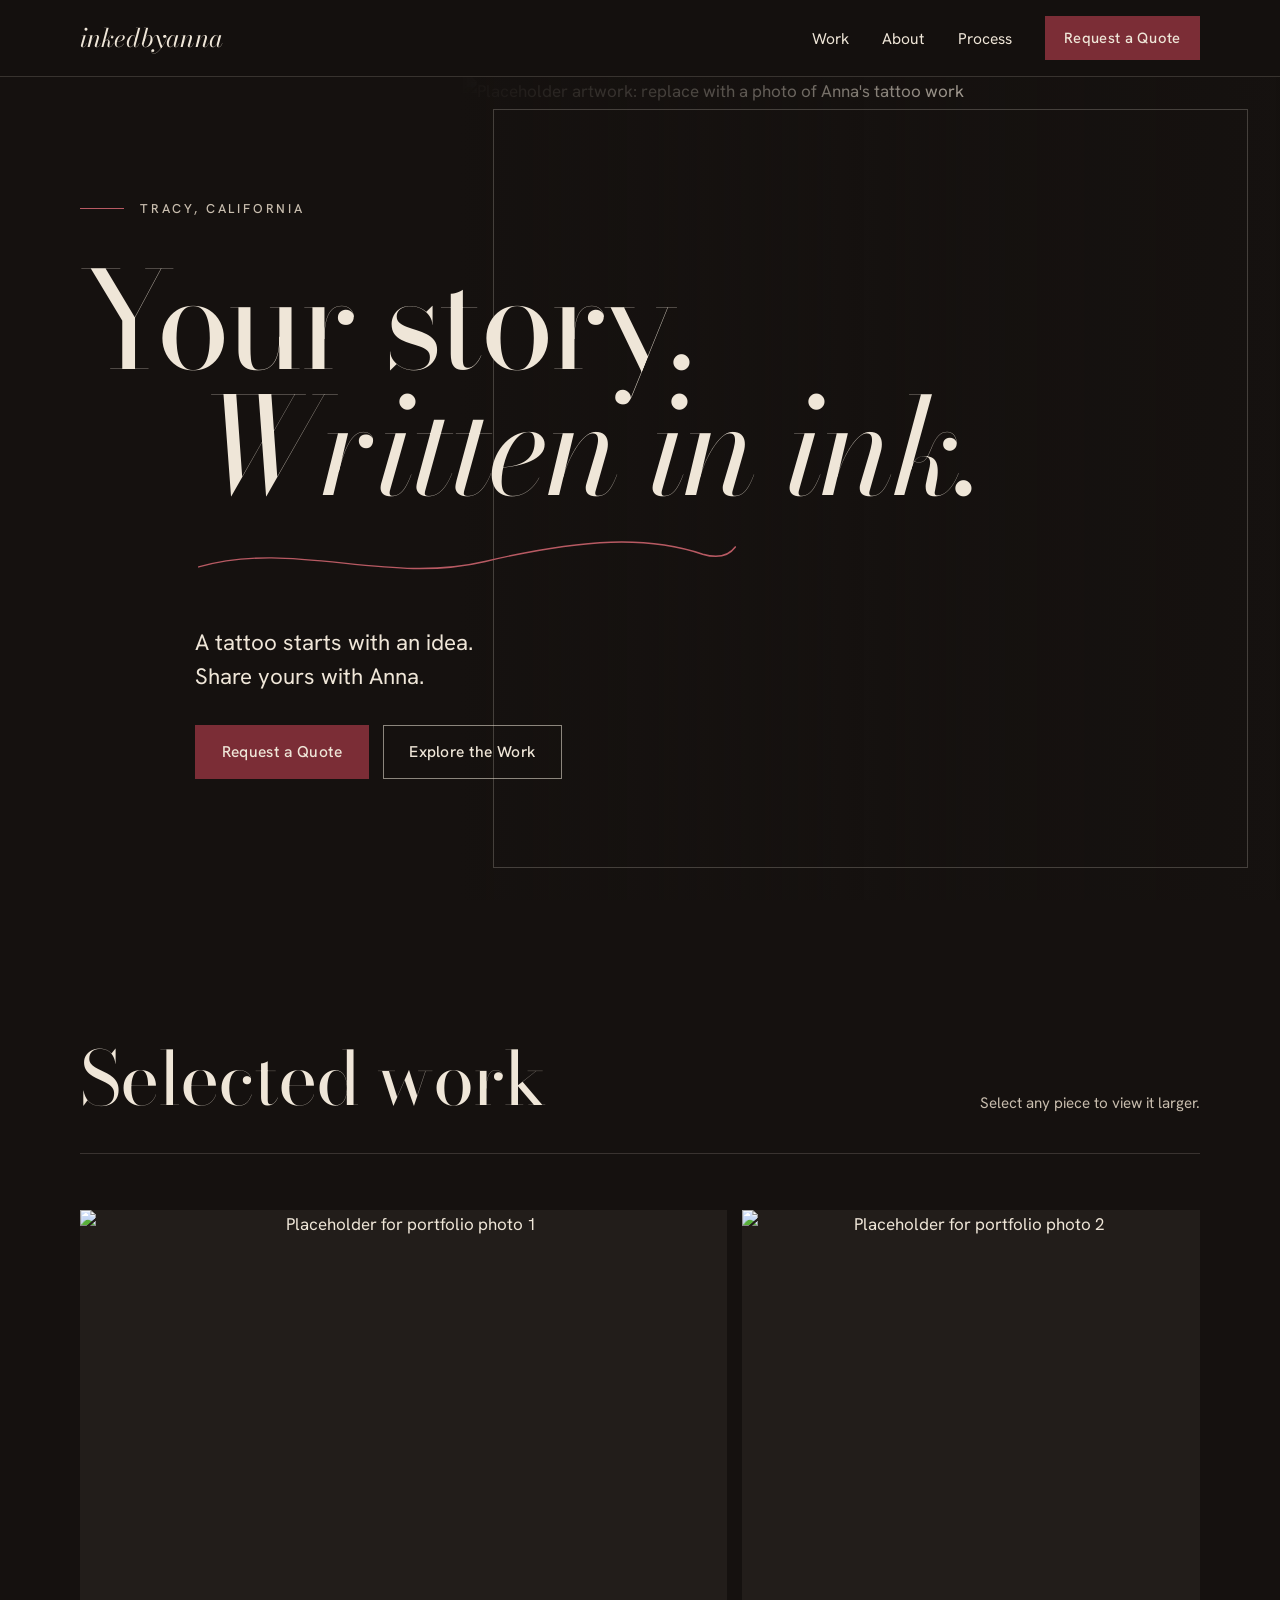
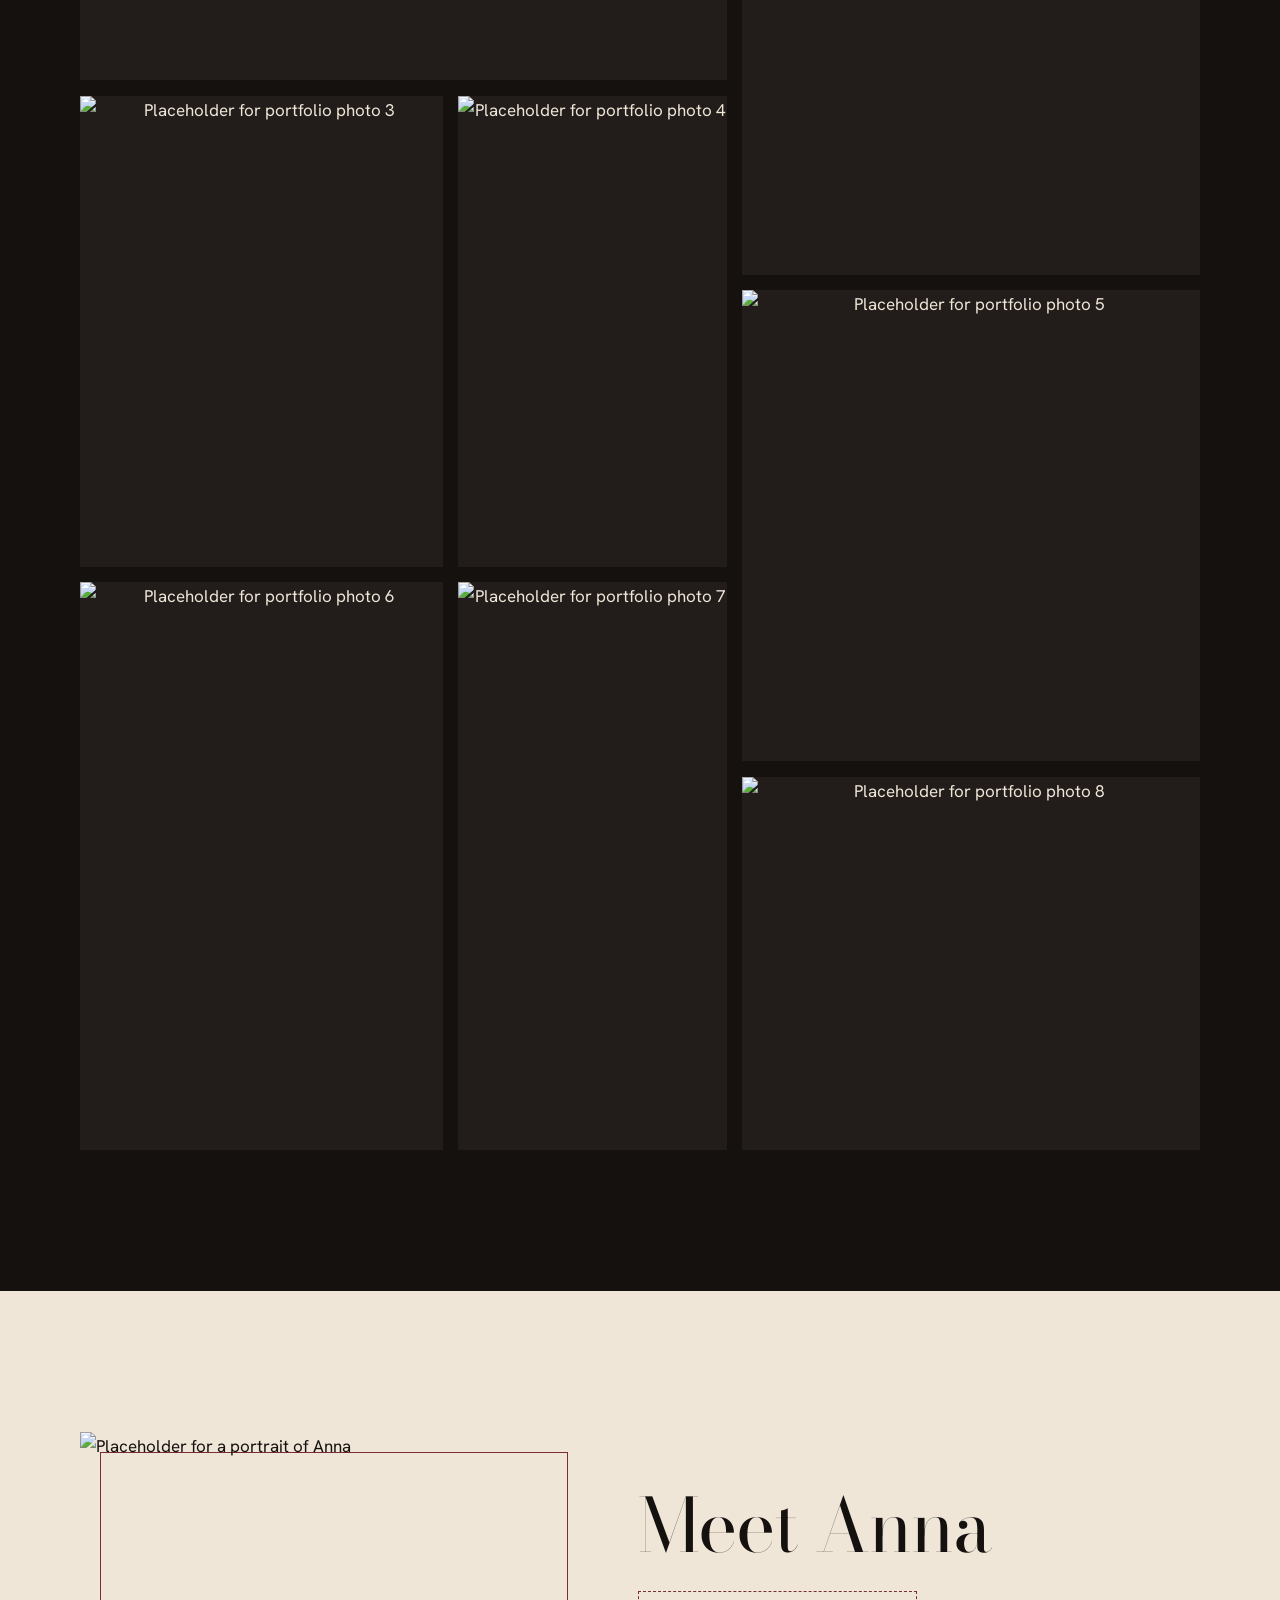
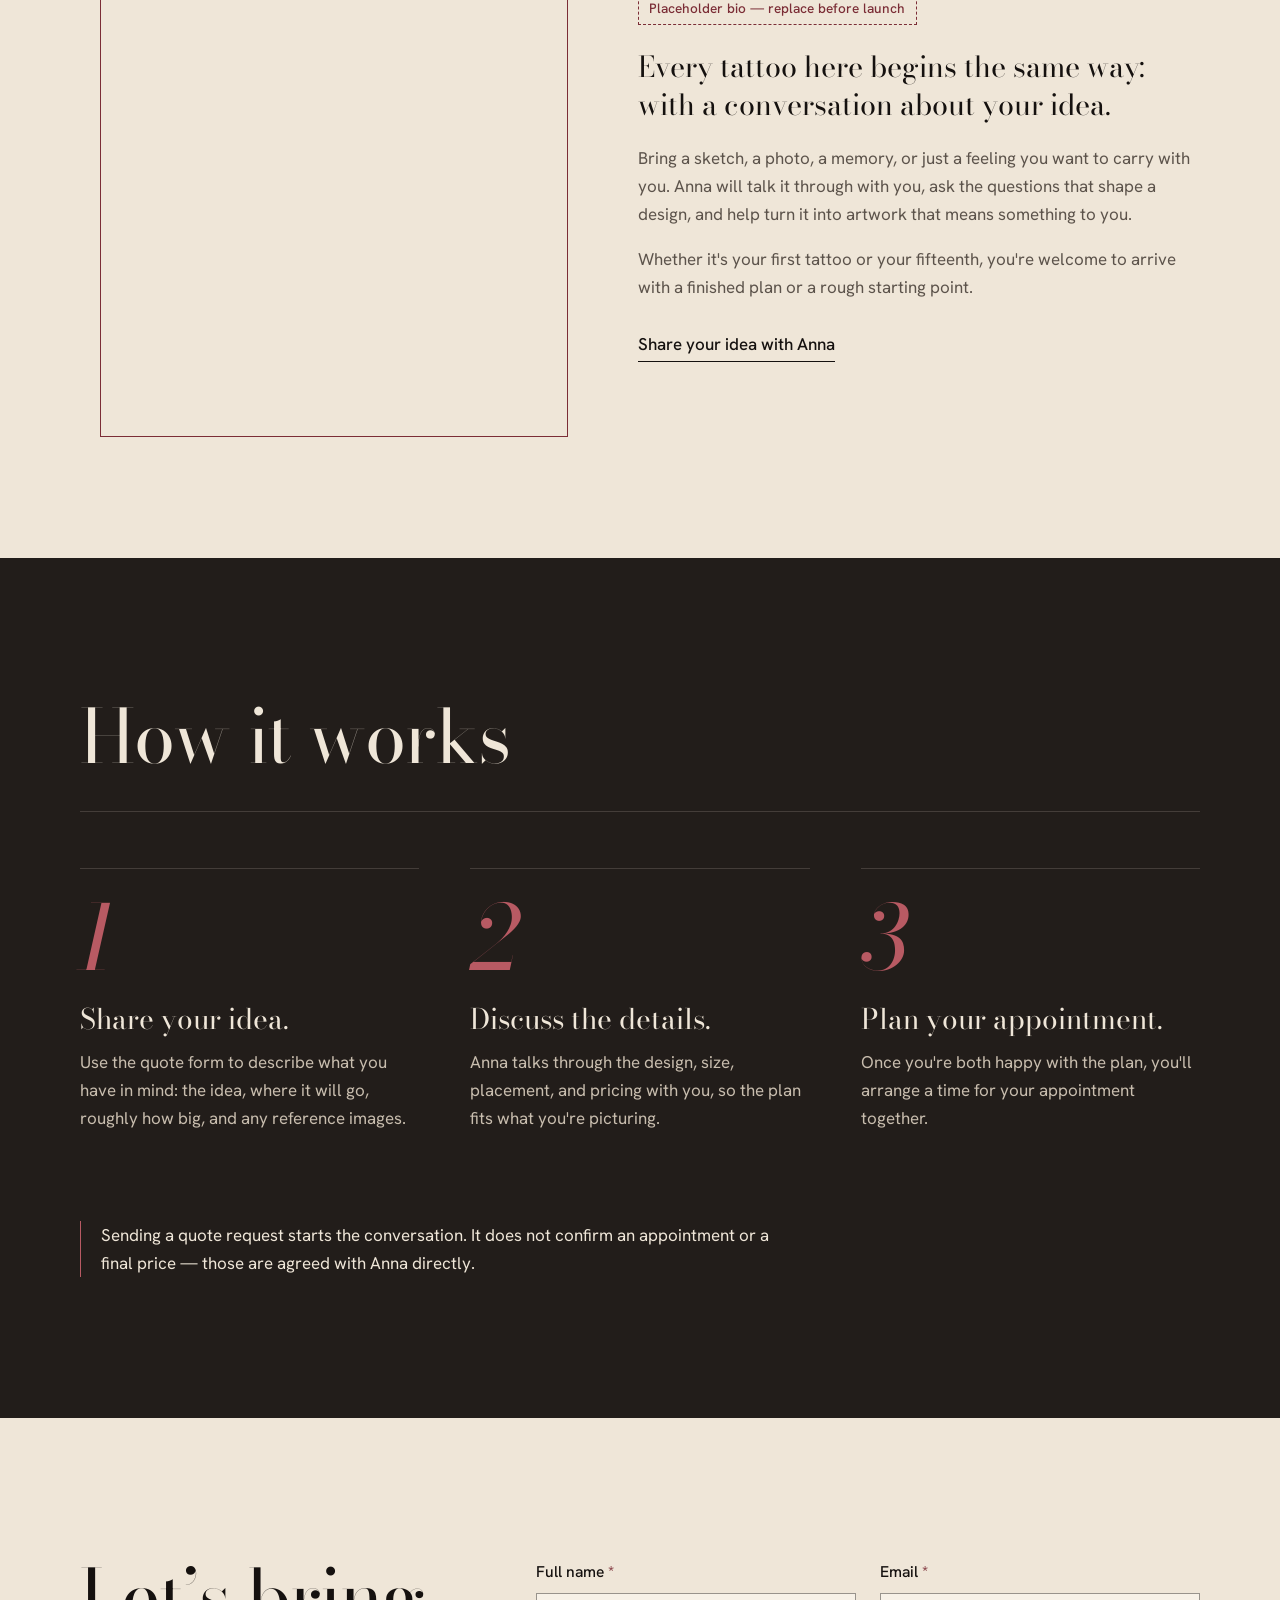
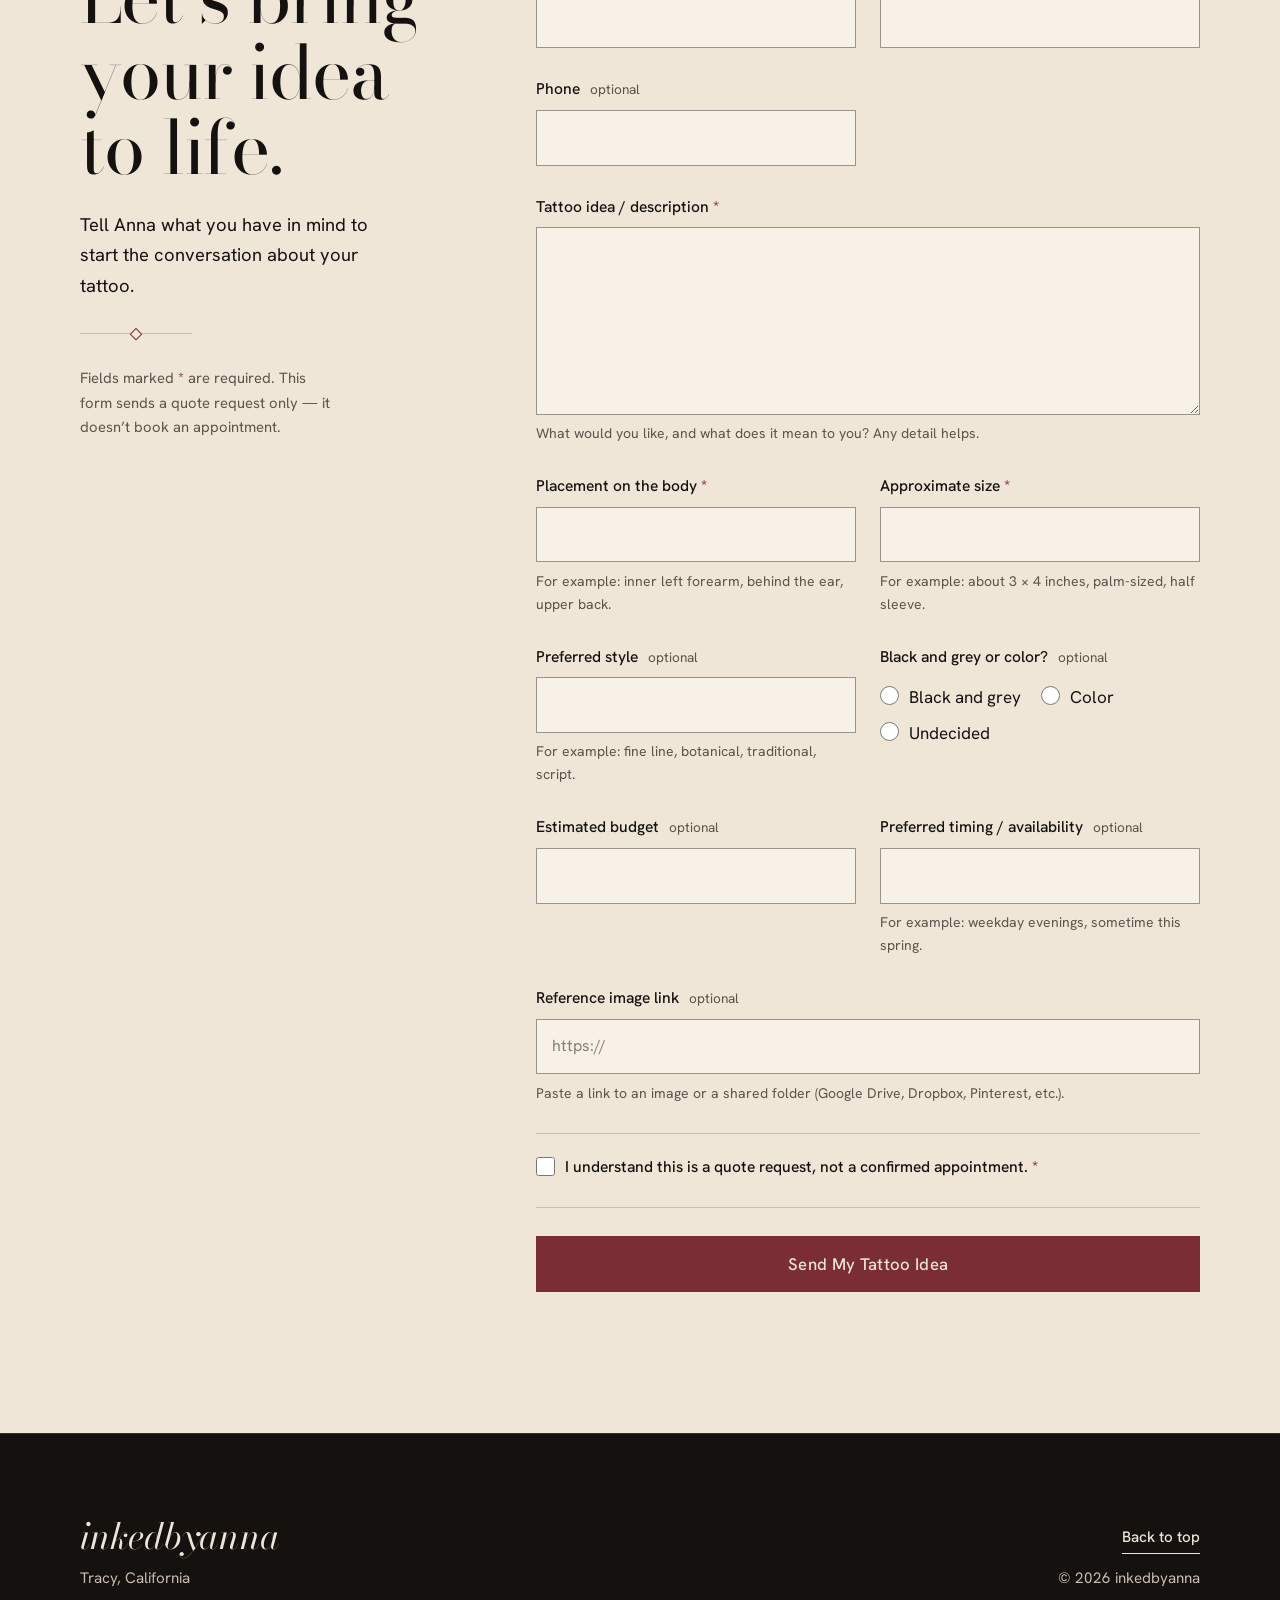
==== index.html @ 42a0746f "Add files via upload" ====
<!DOCTYPE html>
<html lang="en" class="no-js">
<head>
  <meta charset="utf-8">
  <meta name="viewport" content="width=device-width, initial-scale=1">
  <title>inkedbyanna | Tattoo Studio in Tracy, California</title>
  <meta name="description" content="inkedbyanna is a boutique tattoo studio in Tracy, California. Share your tattoo idea with Anna and request a quote to start the conversation.">
  <meta property="og:title" content="inkedbyanna | Tattoo Studio in Tracy, California">
  <meta property="og:description" content="Your story. Written in ink. Share your tattoo idea with Anna in Tracy, California.">
  <meta property="og:type" content="website">
  <meta name="theme-color" content="#15110F">
  <link rel="icon" href="assets/favicon.svg" type="image/svg+xml">

  <!-- Fonts: Bodoni Moda (headlines) + Hanken Grotesk (body text) -->
  <link rel="preconnect" href="https://fonts.googleapis.com">
  <link rel="preconnect" href="https://fonts.gstatic.com" crossorigin>
  <link rel="stylesheet" href="https://fonts.googleapis.com/css2?family=Bodoni+Moda:ital,opsz,wght@0,6..96,400..700;1,6..96,400..700&family=Hanken+Grotesk:wght@400;500;600&display=swap">

  <link rel="stylesheet" href="styles.css">
  <script>document.documentElement.classList.replace('no-js', 'js');</script>
</head>
<body>

  <a class="skip-link" href="#main">Skip to content</a>

  <!-- ============ HEADER ============ -->
  <header class="site-header" id="top">
    <div class="container site-header__inner">
      <a class="logo" href="#top" aria-label="inkedbyanna, back to top">inkedbyanna</a>

      <button class="nav-toggle" type="button" aria-expanded="false" aria-controls="site-nav">
        <span class="nav-toggle__bars" aria-hidden="true"></span>
        <span class="nav-toggle__label">Menu</span>
      </button>

      <nav class="site-nav" id="site-nav" aria-label="Main">
        <ul class="site-nav__list">
          <li><a href="#work">Work</a></li>
          <li><a href="#about">About</a></li>
          <li><a href="#process">Process</a></li>
          <li><a class="btn btn--primary btn--small" href="#quote">Request a Quote</a></li>
        </ul>
      </nav>
    </div>
  </header>

  <main id="main">

    <!-- ============ HERO ============ -->
    <section class="hero" aria-labelledby="hero-title">
      <div class="hero__media">
        <!-- REPLACE: swap this placeholder for a dramatic tattoo photo (see README). -->
        <img src="assets/hero-placeholder.svg"
             alt="Placeholder artwork: replace with a photo of Anna's tattoo work"
             width="1600" height="1100" fetchpriority="high">
      </div>

      <div class="container hero__inner">
        <p class="hero__location">Tracy, California</p>

        <h1 class="hero__title" id="hero-title">
          <span class="hero__line">Your story.</span>
          <span class="hero__line hero__line--offset">Written in ink.</span>
        </h1>

        <!-- Decorative "needle stroke" that draws itself once on page load -->
        <svg class="hero__stroke" viewBox="0 0 600 70" aria-hidden="true" focusable="false">
          <path pathLength="1" d="M4 44 C 110 14, 210 64, 320 38 S 500 10, 560 30 C 580 36, 590 30, 596 22" />
        </svg>

        <p class="hero__lede">A tattoo starts with an idea. Share yours with Anna.</p>

        <div class="hero__actions">
          <a class="btn btn--primary" href="#quote">Request a Quote</a>
          <a class="btn btn--ghost" href="#work">Explore the Work</a>
        </div>
      </div>
    </section>


    <!-- ============ PORTFOLIO ============ -->
    <section class="work section" id="work" aria-labelledby="work-title">
      <div class="container">
        <div class="section-head">
          <h2 id="work-title">Selected work</h2>
          <p class="section-head__note">Select any piece to view it larger.</p>
        </div>

        <!--
          PORTFOLIO IMAGES
          Each item is a button that opens the lightbox.
          To replace a placeholder: change the img "src" to your photo
          (e.g. assets/work-01.jpg) and write a short, honest "alt" description.
          The lightbox uses the same src and alt automatically.
        -->
        <ul class="work__grid" role="list">
          <li class="work__item work__item--1">
            <button class="work__open" type="button">
              <img src="assets/work-placeholder-01.svg" alt="Placeholder for portfolio photo 1" width="1000" height="1000" loading="lazy" decoding="async">
            </button>
          </li>
          <li class="work__item work__item--2">
            <button class="work__open" type="button">
              <img src="assets/work-placeholder-02.svg" alt="Placeholder for portfolio photo 2" width="1000" height="1000" loading="lazy" decoding="async">
            </button>
          </li>
          <li class="work__item work__item--3">
            <button class="work__open" type="button">
              <img src="assets/work-placeholder-03.svg" alt="Placeholder for portfolio photo 3" width="1000" height="1000" loading="lazy" decoding="async">
            </button>
          </li>
          <li class="work__item work__item--4">
            <button class="work__open" type="button">
              <img src="assets/work-placeholder-04.svg" alt="Placeholder for portfolio photo 4" width="1000" height="1000" loading="lazy" decoding="async">
            </button>
          </li>
          <li class="work__item work__item--5">
            <button class="work__open" type="button">
              <img src="assets/work-placeholder-05.svg" alt="Placeholder for portfolio photo 5" width="1000" height="1000" loading="lazy" decoding="async">
            </button>
          </li>
          <li class="work__item work__item--6">
            <button class="work__open" type="button">
              <img src="assets/work-placeholder-06.svg" alt="Placeholder for portfolio photo 6" width="1000" height="1000" loading="lazy" decoding="async">
            </button>
          </li>
          <li class="work__item work__item--7">
            <button class="work__open" type="button">
              <img src="assets/work-placeholder-07.svg" alt="Placeholder for portfolio photo 7" width="1000" height="1000" loading="lazy" decoding="async">
            </button>
          </li>
          <li class="work__item work__item--8">
            <button class="work__open" type="button">
              <img src="assets/work-placeholder-08.svg" alt="Placeholder for portfolio photo 8" width="1000" height="1000" loading="lazy" decoding="async">
            </button>
          </li>
        </ul>
      </div>
    </section>


    <!-- ============ ABOUT ============ -->
    <section class="about section section--light" id="about" aria-labelledby="about-title">
      <div class="container about__grid">
        <figure class="about__figure">
          <!-- REPLACE: a portrait of Anna or a photo of the studio -->
          <img src="assets/about-placeholder.svg"
               alt="Placeholder for a portrait of Anna"
               width="800" height="1000" loading="lazy" decoding="async">
        </figure>

        <div class="about__text">
          <h2 id="about-title">Meet Anna</h2>

          <!-- ===== PLACEHOLDER BIO: rewrite in Anna's own words before launch, then delete the note below. ===== -->
          <p class="placeholder-note">Placeholder bio — replace before launch</p>

          <p class="about__lead">Every tattoo here begins the same way: with a conversation about your idea.</p>
          <p>Bring a sketch, a photo, a memory, or just a feeling you want to carry with you. Anna will talk it through with you, ask the questions that shape a design, and help turn it into artwork that means something to you.</p>
          <p>Whether it's your first tattoo or your fifteenth, you're welcome to arrive with a finished plan or a rough starting point.</p>
          <!-- ===== END PLACEHOLDER BIO ===== -->

          <a class="text-link" href="#quote">Share your idea with Anna</a>
        </div>
      </div>
    </section>


    <!-- ============ PROCESS ============ -->
    <section class="process section" id="process" aria-labelledby="process-title">
      <div class="container">
        <div class="section-head">
          <h2 id="process-title">How it works</h2>
        </div>

        <ol class="process__steps" role="list">
          <li class="process__step">
            <span class="process__num" aria-hidden="true">1</span>
            <h3>Share your idea.</h3>
            <p>Use the quote form to describe what you have in mind: the idea, where it will go, roughly how big, and any reference images.</p>
          </li>
          <li class="process__step">
            <span class="process__num" aria-hidden="true">2</span>
            <h3>Discuss the details.</h3>
            <p>Anna talks through the design, size, placement, and pricing with you, so the plan fits what you're picturing.</p>
          </li>
          <li class="process__step">
            <span class="process__num" aria-hidden="true">3</span>
            <h3>Plan your appointment.</h3>
            <p>Once you're both happy with the plan, you'll arrange a time for your appointment together.</p>
          </li>
        </ol>

        <p class="process__note">
          Sending a quote request starts the conversation. It does not confirm an appointment or a final price — those are agreed with Anna directly.
        </p>
      </div>
    </section>


    <!-- ============ QUOTE REQUEST FORM ============ -->
    <section class="quote section section--light" id="quote" aria-labelledby="quote-title">
      <div class="container quote__grid">
        <div class="quote__intro">
          <h2 id="quote-title">Let’s bring your idea to life.</h2>
          <p>Tell Anna what you have in mind to start the conversation about your tattoo.</p>
          <div class="ornament" aria-hidden="true"></div>
          <p class="quote__small">Fields marked <span class="req">*</span> are required. This form sends a quote request only — it doesn’t book an appointment.</p>
        </div>

        <!--
          NETLIFY FORM
          Netlify detects this form automatically when the site is deployed.
          Keep name="tattoo-quote", the hidden "form-name" input and the
          "bot-field" honeypot exactly as they are.
        -->
        <form class="quote-form"
              name="tattoo-quote"
              method="POST"
              action="/thank-you.html"
              data-netlify="true"
              netlify-honeypot="bot-field">

          <input type="hidden" name="form-name" value="tattoo-quote">

          <!-- Honeypot: hidden from people, bots fill it in and get filtered out -->
          <p class="honeypot" aria-hidden="true">
            <label>Leave this field empty: <input name="bot-field" tabindex="-1" autocomplete="off"></label>
          </p>

          <div class="field">
            <label for="full-name">Full name <span class="req" aria-hidden="true">*</span></label>
            <input id="full-name" name="full-name" type="text" autocomplete="name" required>
          </div>

          <div class="field">
            <label for="email">Email <span class="req" aria-hidden="true">*</span></label>
            <input id="email" name="email" type="email" autocomplete="email" required>
          </div>

          <div class="field">
            <label for="phone">Phone <span class="opt">optional</span></label>
            <input id="phone" name="phone" type="tel" autocomplete="tel">
          </div>

          <div class="field field--full">
            <label for="idea">Tattoo idea / description <span class="req" aria-hidden="true">*</span></label>
            <textarea id="idea" name="idea" rows="6" required aria-describedby="idea-hint"></textarea>
            <p class="hint" id="idea-hint">What would you like, and what does it mean to you? Any detail helps.</p>
          </div>

          <div class="field">
            <label for="placement">Placement on the body <span class="req" aria-hidden="true">*</span></label>
            <input id="placement" name="placement" type="text" required aria-describedby="placement-hint">
            <p class="hint" id="placement-hint">For example: inner left forearm, behind the ear, upper back.</p>
          </div>

          <div class="field">
            <label for="size">Approximate size <span class="req" aria-hidden="true">*</span></label>
            <input id="size" name="size" type="text" required aria-describedby="size-hint">
            <p class="hint" id="size-hint">For example: about 3 × 4 inches, palm-sized, half sleeve.</p>
          </div>

          <div class="field">
            <label for="style">Preferred style <span class="opt">optional</span></label>
            <input id="style" name="style" type="text" aria-describedby="style-hint">
            <p class="hint" id="style-hint">For example: fine line, botanical, traditional, script.</p>
          </div>

          <fieldset class="field choice">
            <legend>Black and grey or color? <span class="opt">optional</span></legend>
            <div class="choice__options">
              <label><input type="radio" name="color" value="Black and grey"> Black and grey</label>
              <label><input type="radio" name="color" value="Color"> Color</label>
              <label><input type="radio" name="color" value="Undecided"> Undecided</label>
            </div>
          </fieldset>

          <div class="field">
            <label for="budget">Estimated budget <span class="opt">optional</span></label>
            <input id="budget" name="budget" type="text" inputmode="text">
          </div>

          <div class="field">
            <label for="timing">Preferred timing / availability <span class="opt">optional</span></label>
            <input id="timing" name="timing" type="text" aria-describedby="timing-hint">
            <p class="hint" id="timing-hint">For example: weekday evenings, sometime this spring.</p>
          </div>

          <div class="field field--full">
            <label for="reference-link">Reference image link <span class="opt">optional</span></label>
            <input id="reference-link" name="reference-link" type="url" inputmode="url" placeholder="https://" aria-describedby="reference-hint">
            <p class="hint" id="reference-hint">Paste a link to an image or a shared folder (Google Drive, Dropbox, Pinterest, etc.).</p>
          </div>

          <div class="field field--full acknowledge">
            <label class="acknowledge__label">
              <input type="checkbox" name="acknowledgment" value="I understand this is a quote request, not a confirmed appointment" required>
              <span>I understand this is a quote request, not a confirmed appointment. <span class="req" aria-hidden="true">*</span></span>
            </label>
          </div>

          <div class="field field--full">
            <button class="btn btn--primary btn--large" type="submit">Send My Tattoo Idea</button>
          </div>
        </form>
      </div>
    </section>

  </main>


  <!-- ============ FOOTER ============ -->
  <footer class="site-footer">
    <div class="container site-footer__inner">
      <div class="site-footer__brand">
        <p class="logo logo--footer">inkedbyanna</p>
        <p>Tracy, California</p>
      </div>

      <!--
        CONTACT & SOCIAL (optional)
        When you have real details, uncomment the list below and fill them in.
        Do not publish links until they work.

      <ul class="site-footer__links" role="list">
        <li><a href="https://www.instagram.com/YOUR-HANDLE/" rel="noopener">Instagram</a></li>
        <li><a href="mailto:YOUR-EMAIL@example.com">YOUR-EMAIL@example.com</a></li>
      </ul>
      -->

      <div class="site-footer__meta">
        <a class="text-link text-link--light" href="#top">Back to top</a>
        <p>&copy; <span data-year>2026</span> inkedbyanna</p>
      </div>
    </div>
  </footer>


  <!-- ============ LIGHTBOX (portfolio viewer) ============ -->
  <dialog class="lightbox" aria-label="Portfolio image viewer">
    <div class="lightbox__frame">
      <button class="lightbox__close" type="button" aria-label="Close image viewer">
        <span aria-hidden="true">Close ×</span>
      </button>
      <figure class="lightbox__figure">
        <img class="lightbox__img" src="assets/work-placeholder-01.svg" alt="">
        <figcaption class="lightbox__caption" aria-live="polite"></figcaption>
      </figure>
      <div class="lightbox__nav">
        <button class="lightbox__prev" type="button" aria-label="Previous image">Previous</button>
        <button class="lightbox__next" type="button" aria-label="Next image">Next</button>
      </div>
    </div>
  </dialog>

  <script src="script.js" defer></script>
</body>
</html>
---- styles.css ----
/* =========================================================
   inkedbyanna — styles.css
   Plain CSS, no build step. Edit the variables below to
   change colors, fonts and spacing across the whole site.
   ========================================================= */

:root {
  /* Colors */
  --ink: #15110F;          /* near-black, warm */
  --charcoal: #221D1A;     /* section background */
  --charcoal-2: #2C2622;   /* raised surfaces, lines */
  --ivory: #EFE6D8;        /* main light color */
  --ivory-muted: #C8BDAE;  /* secondary text on dark */
  --stone: #5C534B;        /* secondary text on ivory */
  --burgundy: #7B2D36;     /* accent: buttons, fills */
  --burgundy-deep: #62222A;
  --burgundy-soft: #B85A63;/* accent on dark backgrounds (lines only) */
  --line-dark: rgba(239, 230, 216, 0.16);
  --line-light: rgba(21, 17, 15, 0.18);

  /* Type */
  --font-display: "Bodoni Moda", "Didot", "Bodoni 72", Georgia, "Times New Roman", serif;
  --font-body: "Hanken Grotesk", "Helvetica Neue", Arial, system-ui, sans-serif;

  /* Layout */
  --container: 76rem;
  --gutter: clamp(1.25rem, 4vw, 3rem);
  --section-space: clamp(5rem, 11vw, 9.5rem);
  --header-h: 4.75rem; /* updated by script.js to the real header height */
}

/* ---------- Reset & base ---------- */
*, *::before, *::after { box-sizing: border-box; }

html {
  scroll-padding-top: calc(var(--header-h) + 1rem); /* keeps sticky header off section headings */
  -webkit-text-size-adjust: 100%;
}
@media (prefers-reduced-motion: no-preference) {
  html { scroll-behavior: smooth; }
}

body {
  margin: 0;
  background: var(--ink);
  color: var(--ivory);
  font-family: var(--font-body);
  font-size: 1.0625rem;
  line-height: 1.65;
  -webkit-font-smoothing: antialiased;
  overflow-x: hidden;
}

img { display: block; max-width: 100%; height: auto; }
h1, h2, h3 { margin: 0; font-weight: 400; }
p { margin: 0 0 1em; }
ul[role="list"], ol[role="list"] { list-style: none; margin: 0; padding: 0; }
button { font: inherit; color: inherit; }

h2 {
  font-family: var(--font-display);
  font-size: clamp(2.6rem, 5.8vw, 4.9rem);
  line-height: 1.02;
  letter-spacing: -0.015em;
}

.container {
  width: 100%;
  max-width: var(--container);
  margin-inline: auto;
  padding-inline: var(--gutter);
}

.section { padding-block: var(--section-space); }

/* Ivory sections */
.section--light {
  background: var(--ivory);
  color: var(--ink);
}

/* ---------- Focus states (keyboard) ---------- */
:focus-visible {
  outline: 2px solid var(--ivory);
  outline-offset: 3px;
}
.section--light :focus-visible { outline-color: var(--burgundy); }

.skip-link {
  position: absolute;
  left: 1rem;
  top: -4rem;
  z-index: 100;
  padding: 0.75rem 1rem;
  background: var(--ivory);
  color: var(--ink);
}
.skip-link:focus { top: 1rem; }

/* ---------- Buttons & links ---------- */
.btn {
  display: inline-flex;
  align-items: center;
  justify-content: center;
  min-height: 3rem;
  padding: 0.8rem 1.6rem;
  border: 1px solid transparent;
  border-radius: 0;
  font-family: var(--font-body);
  font-size: 0.975rem;
  font-weight: 500;
  letter-spacing: 0.02em;
  text-decoration: none;
  cursor: pointer;
  transition: background-color 0.25s ease, color 0.25s ease, border-color 0.25s ease;
}
.btn--primary {
  background: var(--burgundy);
  color: var(--ivory);
  border-color: var(--burgundy);
}
.btn--primary:hover { background: var(--burgundy-deep); border-color: var(--burgundy-deep); }
.btn--ghost {
  color: var(--ivory);
  border-color: rgba(239, 230, 216, 0.55);
}
.btn--ghost:hover { background: var(--ivory); color: var(--ink); }
.btn--small { min-height: 2.6rem; padding: 0.55rem 1.15rem; font-size: 0.925rem; }
.btn--large { min-height: 3.5rem; padding-inline: 2.25rem; font-size: 1.05rem; }

.text-link {
  display: inline-block;
  color: inherit;
  font-weight: 500;
  text-decoration: none;
  border-bottom: 1px solid currentColor;
  padding-bottom: 0.15rem;
  transition: color 0.2s ease, border-color 0.2s ease;
}
.section--light .text-link:hover { color: var(--burgundy); }
.text-link--light:hover { color: var(--ivory-muted); }

/* ---------- Header ---------- */
.site-header {
  position: sticky;
  top: 0;
  z-index: 50;
  background: rgba(21, 17, 15, 0.92);
  border-bottom: 1px solid var(--line-dark);
  -webkit-backdrop-filter: blur(8px);
  backdrop-filter: blur(8px);
}
.site-header__inner {
  display: flex;
  align-items: center;
  justify-content: space-between;
  gap: 1rem;
  min-height: 4.75rem;
}

.logo {
  font-family: var(--font-display);
  font-size: 1.6rem;
  font-style: italic;
  letter-spacing: -0.01em;
  color: var(--ivory);
  text-decoration: none;
  margin: 0;
}

.site-nav__list {
  display: flex;
  align-items: center;
  gap: clamp(1.25rem, 2.6vw, 2.25rem);
  list-style: none;
  margin: 0;
  padding: 0;
}
.site-nav__list a:not(.btn) {
  color: var(--ivory);
  text-decoration: none;
  font-size: 0.975rem;
  padding-block: 0.4rem;
  border-bottom: 1px solid transparent;
  transition: border-color 0.2s ease;
}
.site-nav__list a:not(.btn):hover { border-color: var(--burgundy-soft); }

.nav-toggle { display: none; }

/* Mobile navigation */
@media (max-width: 52rem) {
  .js .nav-toggle {
    display: inline-flex;
    align-items: center;
    gap: 0.65rem;
    min-height: 2.75rem;
    padding: 0.5rem 0.25rem 0.5rem 0.5rem;
    background: none;
    border: 0;
    cursor: pointer;
  }
  .nav-toggle__bars,
  .nav-toggle__bars::before {
    display: block;
    width: 1.5rem;
    height: 1px;
    background: var(--ivory);
    transition: transform 0.25s ease;
  }
  .nav-toggle__bars { position: relative; transform: translateY(-3px); }
  .nav-toggle__bars::before { content: ""; position: absolute; top: 6px; }
  .nav-toggle[aria-expanded="true"] .nav-toggle__bars { transform: translateY(3px) rotate(45deg); }
  .nav-toggle[aria-expanded="true"] .nav-toggle__bars::before { transform: translateY(-6px) rotate(-90deg); }

  .js .site-nav {
    position: absolute;
    left: 0;
    right: 0;
    top: 100%;
    background: var(--ink);
    border-bottom: 1px solid var(--line-dark);
    display: none;
  }
  .js .site-nav.is-open { display: block; }
  .js .site-nav__list {
    flex-direction: column;
    align-items: stretch;
    gap: 0;
    padding: 0.5rem var(--gutter) 1.5rem;
  }
  .js .site-nav__list a:not(.btn) {
    display: block;
    font-family: var(--font-display);
    font-size: 1.75rem;
    padding: 0.75rem 0;
    border-bottom: 1px solid var(--line-dark);
  }
  .js .site-nav__list .btn { width: 100%; margin-top: 1.25rem; min-height: 3.25rem; }

  /* Without JavaScript: simply wrap the links */
  .no-js .site-header__inner { flex-wrap: wrap; padding-block: 0.75rem; }
  .no-js .site-nav__list { flex-wrap: wrap; gap: 1rem; }
}

/* ---------- Hero ---------- */
.hero {
  position: relative;
  isolation: isolate;
  min-height: clamp(36rem, calc(100svh - var(--header-h)), 58rem);
  display: flex;
  align-items: center;
  overflow: hidden;
}
.hero__media {
  position: absolute;
  inset: 0 0 0 auto;
  width: 64%;
  z-index: -1;
}
.hero__media img {
  width: 100%;
  height: 100%;
  object-fit: cover;
}
/* Dark overlay so the headline stays readable over any photo */
.hero__media::before {
  content: "";
  position: absolute;
  inset: 0;
  background:
    linear-gradient(90deg, var(--ink) 0%, rgba(21, 17, 15, 0.82) 22%, rgba(21, 17, 15, 0.35) 62%, rgba(21, 17, 15, 0.5) 100%),
    linear-gradient(0deg, rgba(21, 17, 15, 0.7) 0%, rgba(21, 17, 15, 0) 40%);
}
/* Thin inset frame, like a matted flash sheet */
.hero__media::after {
  content: "";
  position: absolute;
  inset: clamp(1rem, 2.5vw, 2rem);
  border: 1px solid rgba(239, 230, 216, 0.22);
  pointer-events: none;
}

.hero__inner {
  position: relative;
  padding-block: clamp(4rem, 9vw, 7rem);
}

.hero__location {
  display: flex;
  align-items: center;
  gap: 1rem;
  margin-bottom: clamp(1.5rem, 3vw, 2.5rem);
  font-size: 0.8rem;
  font-weight: 500;
  letter-spacing: 0.22em;
  text-transform: uppercase;
  color: var(--ivory-muted);
}
.hero__location::before {
  content: "";
  width: 2.75rem;
  height: 1px;
  background: var(--burgundy-soft);
}

.hero__title {
  font-family: var(--font-display);
  font-size: clamp(3.4rem, 10.5vw, 9.25rem);
  line-height: 0.94;
  letter-spacing: -0.03em;
}
.hero__line { display: block; }
.hero__line--offset {
  padding-left: clamp(1.5rem, 9vw, 9rem);
  font-style: italic;
}

/* The signature "needle stroke" */
.hero__stroke {
  display: block;
  width: min(34rem, 72vw);
  height: auto;
  margin: clamp(0.5rem, 1.5vw, 1rem) 0 clamp(1.5rem, 3vw, 2.25rem) clamp(1.5rem, 9vw, 9rem);
  overflow: visible;
}
.hero__stroke path {
  fill: none;
  stroke: var(--burgundy-soft);
  stroke-width: 1.6;
  stroke-linecap: round;
}
@media (prefers-reduced-motion: no-preference) {
  .hero__stroke path {
    stroke-dasharray: 1;
    stroke-dashoffset: 1;
    animation: ink-in 1.8s cubic-bezier(0.65, 0, 0.35, 1) 0.5s forwards;
  }
}
@keyframes ink-in { to { stroke-dashoffset: 0; } }

.hero__lede {
  max-width: 26ch;
  margin-left: clamp(1.5rem, 9vw, 9rem);
  font-size: clamp(1.15rem, 1.8vw, 1.4rem);
  line-height: 1.5;
  color: var(--ivory);
}
.hero__actions {
  display: flex;
  flex-wrap: wrap;
  gap: 0.85rem;
  margin: 2rem 0 0 clamp(1.5rem, 9vw, 9rem);
}

@media (max-width: 52rem) {
  .hero { align-items: flex-end; }
  .hero__media { width: 100%; }
  .hero__media::after { display: none; }
  .hero__media::before {
    background:
      linear-gradient(0deg, var(--ink) 8%, rgba(21, 17, 15, 0.78) 55%, rgba(21, 17, 15, 0.45) 100%);
  }
}
@media (max-width: 30rem) {
  .hero__line--offset, .hero__lede, .hero__actions, .hero__stroke { margin-left: 0; padding-left: 0; }
  .hero__actions .btn { flex: 1 1 100%; }
}

/* ---------- Section heading row ---------- */
.section-head {
  display: flex;
  flex-wrap: wrap;
  align-items: flex-end;
  justify-content: space-between;
  gap: 1rem 2rem;
  padding-bottom: clamp(1.5rem, 3vw, 2.25rem);
  margin-bottom: clamp(2rem, 5vw, 3.5rem);
  border-bottom: 1px solid var(--line-dark);
}
.section-head__note {
  margin: 0;
  color: var(--ivory-muted);
  font-size: 0.95rem;
}

/* ---------- Portfolio grid ---------- */
.work { background: var(--ink); }

.work__grid {
  display: grid;
  grid-template-columns: repeat(12, minmax(0, 1fr));
  grid-auto-rows: clamp(3.25rem, 6.4vw, 5.5rem);
  gap: clamp(0.6rem, 1.2vw, 1rem);
}
/* Editorial placement: each item gets its own shape */
.work__item--1 { grid-column: 1 / 8;  grid-row: 1 / 6; }
.work__item--2 { grid-column: 8 / 13; grid-row: 1 / 8; }
.work__item--3 { grid-column: 1 / 5;  grid-row: 6 / 11; }
.work__item--4 { grid-column: 5 / 8;  grid-row: 6 / 11; }
.work__item--5 { grid-column: 8 / 13; grid-row: 8 / 13; }
.work__item--6 { grid-column: 1 / 5;  grid-row: 11 / 17; }
.work__item--7 { grid-column: 5 / 8;  grid-row: 11 / 17; }
.work__item--8 { grid-column: 8 / 13; grid-row: 13 / 17; }

.work__open {
  position: relative;
  display: block;
  width: 100%;
  height: 100%;
  padding: 0;
  border: 0;
  background: var(--charcoal);
  cursor: zoom-in;
  overflow: hidden;
}
.work__open img {
  width: 100%;
  height: 100%;
  object-fit: cover;
  transition: transform 0.7s cubic-bezier(0.2, 0.7, 0.2, 1), filter 0.4s ease;
}
/* Hover: a gentle push-in and a thin frame drawn inside */
.work__open::after {
  content: "";
  position: absolute;
  inset: 0.75rem;
  border: 1px solid rgba(239, 230, 216, 0.6);
  opacity: 0;
  transition: opacity 0.35s ease;
}
.work__open:hover::after,
.work__open:focus-visible::after { opacity: 1; }
.work__open:hover img { transform: scale(1.035); filter: brightness(0.9); }
.work__open:focus-visible { outline-offset: 4px; }

@media (max-width: 52rem) {
  .work__grid {
    grid-template-columns: repeat(2, minmax(0, 1fr));
    grid-auto-rows: auto;
  }
  .work__item { grid-column: auto !important; grid-row: auto !important; aspect-ratio: 4 / 5; }
  .work__item--1, .work__item--8 { grid-column: 1 / -1 !important; aspect-ratio: 3 / 2; }
}

/* ---------- About ---------- */
.about__grid {
  display: grid;
  grid-template-columns: minmax(0, 5fr) minmax(0, 6fr);
  gap: clamp(2.5rem, 7vw, 7rem);
  align-items: center;
}
.about__figure {
  position: relative;
  margin: 0;
}
/* Offset outline behind the portrait */
.about__figure::before {
  content: "";
  position: absolute;
  inset: 1.25rem -1.25rem -1.25rem 1.25rem;
  border: 1px solid var(--burgundy);
  z-index: 0;
}
.about__figure img {
  position: relative;
  z-index: 1;
  width: 100%;
  aspect-ratio: 4 / 5;
  object-fit: cover;
}
.about__text { max-width: 36rem; }
.about__text h2 { margin-bottom: 1.75rem; }
.about__lead {
  font-family: var(--font-display);
  font-size: clamp(1.4rem, 2.3vw, 1.8rem);
  line-height: 1.3;
  margin-bottom: 1.25rem;
}
.about__text p:not(.about__lead):not(.placeholder-note) { color: var(--stone); }
.about__text .text-link { margin-top: 0.75rem; }

/* Visible reminder on placeholder copy. Delete the element once real text is in. */
.placeholder-note {
  display: inline-block;
  margin-bottom: 1.5rem;
  padding: 0.3rem 0.65rem;
  border: 1px dashed var(--burgundy);
  color: var(--burgundy);
  font-size: 0.85rem;
  font-weight: 500;
}

@media (max-width: 52rem) {
  .about__grid { grid-template-columns: 1fr; }
  .about__figure { max-width: 26rem; margin-right: 1.25rem; }
}

/* ---------- Process ---------- */
.process { background: var(--charcoal); }
.process .section-head { border-color: var(--line-dark); }

.process__steps {
  display: grid;
  grid-template-columns: repeat(3, minmax(0, 1fr));
  gap: clamp(2rem, 4vw, 3.5rem);
  counter-reset: none;
}
.process__step {
  padding-top: 1.5rem;
  border-top: 1px solid var(--line-dark);
}
.process__num {
  display: block;
  font-family: var(--font-display);
  font-style: italic;
  font-size: clamp(4rem, 7vw, 6rem);
  line-height: 1;
  color: var(--burgundy-soft);
  margin-bottom: 1.25rem;
}
.process__step h3 {
  font-family: var(--font-display);
  font-size: clamp(1.5rem, 2.2vw, 1.85rem);
  line-height: 1.2;
  margin-bottom: 0.75rem;
}
.process__step p { color: var(--ivory-muted); max-width: 34ch; }

.process__note {
  max-width: 44rem;
  margin: clamp(3rem, 6vw, 4.5rem) 0 0;
  padding-left: 1.25rem;
  border-left: 1px solid var(--burgundy-soft);
  color: var(--ivory);
}

@media (max-width: 52rem) {
  .process__steps { grid-template-columns: 1fr; }
}

/* ---------- Quote form ---------- */
.quote__grid {
  display: grid;
  grid-template-columns: minmax(0, 4fr) minmax(0, 7fr);
  gap: clamp(2.5rem, 6vw, 6rem);
  align-items: start;
}
.quote__intro {
  position: sticky;
  top: calc(var(--header-h) + 2rem);
}
.quote__intro h2 { margin-bottom: 1.5rem; }
.quote__intro > p:first-of-type {
  font-size: 1.15rem;
  max-width: 30ch;
}
.quote__small { font-size: 0.925rem; color: var(--stone); max-width: 32ch; }

/* Small tattoo-flash ornament: line — diamond — line */
.ornament {
  position: relative;
  width: 7rem;
  height: 1px;
  margin: 2rem 0;
  background: var(--line-light);
}
.ornament::after {
  content: "";
  position: absolute;
  left: 50%;
  top: 50%;
  width: 0.55rem;
  height: 0.55rem;
  border: 1px solid var(--burgundy);
  background: var(--ivory);
  transform: translate(-50%, -50%) rotate(45deg);
}

.quote-form {
  display: grid;
  grid-template-columns: repeat(2, minmax(0, 1fr));
  gap: 1.75rem 1.5rem;
}
.field { display: flex; flex-direction: column; min-width: 0; }
.field--full { grid-column: 1 / -1; }

.field > label,
.choice legend {
  margin-bottom: 0.5rem;
  font-weight: 500;
  font-size: 0.975rem;
}
.req { color: var(--burgundy); }
.opt {
  margin-left: 0.35rem;
  font-weight: 400;
  font-size: 0.85rem;
  color: var(--stone);
}
.hint {
  margin: 0.45rem 0 0;
  font-size: 0.875rem;
  color: var(--stone);
}

.quote-form input[type="text"],
.quote-form input[type="email"],
.quote-form input[type="tel"],
.quote-form input[type="url"],
.quote-form textarea {
  width: 100%;
  padding: 0.85rem 0.9rem;
  border: 1px solid rgba(21, 17, 15, 0.42);
  border-radius: 0;
  background: #F7F1E7;
  color: var(--ink);
  font: inherit;
  font-size: 1rem; /* 16px+ prevents iOS zoom */
  transition: border-color 0.2s ease, background-color 0.2s ease;
}
.quote-form textarea { resize: vertical; min-height: 9rem; }
.quote-form input:hover,
.quote-form textarea:hover { border-color: var(--ink); }
.quote-form input:focus-visible,
.quote-form textarea:focus-visible {
  outline: 2px solid var(--burgundy);
  outline-offset: 0;
  border-color: var(--burgundy);
  background: #FFFBF4;
}
.quote-form ::placeholder { color: #8a7f74; }

/* Only flag errors after the person has interacted with a field */
.quote-form input:user-invalid,
.quote-form textarea:user-invalid {
  border-color: var(--burgundy);
  box-shadow: inset 3px 0 0 var(--burgundy);
}

.choice { border: 0; margin: 0; padding: 0; }
.choice legend { padding: 0; }
.choice__options {
  display: flex;
  flex-wrap: wrap;
  gap: 0.5rem 1.25rem;
  padding-top: 0.35rem;
}
.choice__options label,
.acknowledge__label {
  display: inline-flex;
  align-items: flex-start;
  gap: 0.6rem;
  cursor: pointer;
}
.quote-form input[type="radio"],
.quote-form input[type="checkbox"] {
  width: 1.2rem;
  height: 1.2rem;
  margin: 0.2rem 0 0;
  flex-shrink: 0;
  accent-color: var(--burgundy);
}

.acknowledge {
  padding: 1.25rem 0;
  border-block: 1px solid var(--line-light);
}

/* Honeypot — hidden from people */
.honeypot {
  position: absolute !important;
  left: -10000px;
  width: 1px;
  height: 1px;
  overflow: hidden;
}

@media (max-width: 52rem) {
  .quote__grid { grid-template-columns: 1fr; }
  .quote__intro { position: static; }
}
@media (max-width: 36rem) {
  .quote-form { grid-template-columns: 1fr; }
  .quote-form .btn--large { width: 100%; }
}

/* ---------- Footer ---------- */
.site-footer {
  padding-block: clamp(3rem, 6vw, 4.5rem);
  border-top: 1px solid var(--line-dark);
  color: var(--ivory-muted);
  font-size: 0.95rem;
}
.site-footer__inner {
  display: flex;
  flex-wrap: wrap;
  justify-content: space-between;
  align-items: flex-end;
  gap: 2rem;
}
.site-footer p { margin: 0; }
.logo--footer { font-size: 2.25rem; margin-bottom: 0.35rem; }
.site-footer__links { display: flex; gap: 1.5rem; }
.site-footer__links a { color: var(--ivory); }
.site-footer__meta {
  display: flex;
  flex-direction: column;
  align-items: flex-end;
  gap: 0.75rem;
}
.site-footer__meta .text-link { color: var(--ivory); }
@media (max-width: 36rem) {
  .site-footer__meta { align-items: flex-start; }
}

/* ---------- Lightbox ---------- */
.lightbox {
  width: 100%;
  max-width: 100%;
  height: 100%;
  max-height: 100%;
  margin: 0;
  padding: 0;
  border: 0;
  background: rgba(21, 17, 15, 0.96);
  color: var(--ivory);
}
.lightbox::backdrop { background: rgba(21, 17, 15, 0.9); }

.lightbox__frame {
  display: grid;
  grid-template-rows: auto 1fr auto;
  height: 100%;
  padding: clamp(0.75rem, 2vw, 1.5rem);
  gap: 0.75rem;
}
.lightbox__close {
  justify-self: end;
  min-height: 2.75rem;
  padding: 0.5rem 1.1rem;
  background: var(--ivory);
  color: var(--ink);
  border: 0;
  font-weight: 600;
  cursor: pointer;
}
.lightbox__close:hover { background: #fff; }

.lightbox__figure {
  margin: 0;
  min-height: 0;
  display: flex;
  flex-direction: column;
  align-items: center;
  justify-content: center;
  gap: 0.85rem;
}
.lightbox__img {
  max-width: 100%;
  max-height: calc(100% - 2.5rem);
  width: auto;
  height: auto;
  object-fit: contain;
}
.lightbox__caption {
  font-size: 0.925rem;
  color: var(--ivory-muted);
  text-align: center;
}
.lightbox__nav {
  display: flex;
  justify-content: center;
  gap: 0.75rem;
}
.lightbox__nav button {
  min-height: 2.75rem;
  min-width: 7.5rem;
  padding: 0.5rem 1.1rem;
  background: transparent;
  border: 1px solid rgba(239, 230, 216, 0.5);
  cursor: pointer;
}
.lightbox__nav button:hover { background: var(--ivory); color: var(--ink); }

/* ---------- Thank-you page ---------- */
.thanks {
  min-height: calc(100svh - var(--header-h));
  display: flex;
  align-items: center;
  padding-block: var(--section-space);
}
.thanks__inner { max-width: 44rem; }
.thanks h1 {
  font-family: var(--font-display);
  font-size: clamp(3rem, 8vw, 6rem);
  line-height: 0.98;
  letter-spacing: -0.02em;
  margin-bottom: 2rem;
}
.thanks p { color: var(--ivory-muted); font-size: 1.125rem; max-width: 38rem; }
.thanks .btn { margin-top: 1.5rem; }

/* ---------- Reduced motion: switch off transitions ---------- */
@media (prefers-reduced-motion: reduce) {
  *, *::before, *::after {
    transition-duration: 0.01ms !important;
    animation-duration: 0.01ms !important;
  }
  .work__open:hover img { transform: none; }
}

/* Ornament on dark backgrounds (thank-you page) */
.thanks .ornament { background: var(--line-dark); }
.thanks .ornament::after { background: var(--ink); border-color: var(--burgundy-soft); }
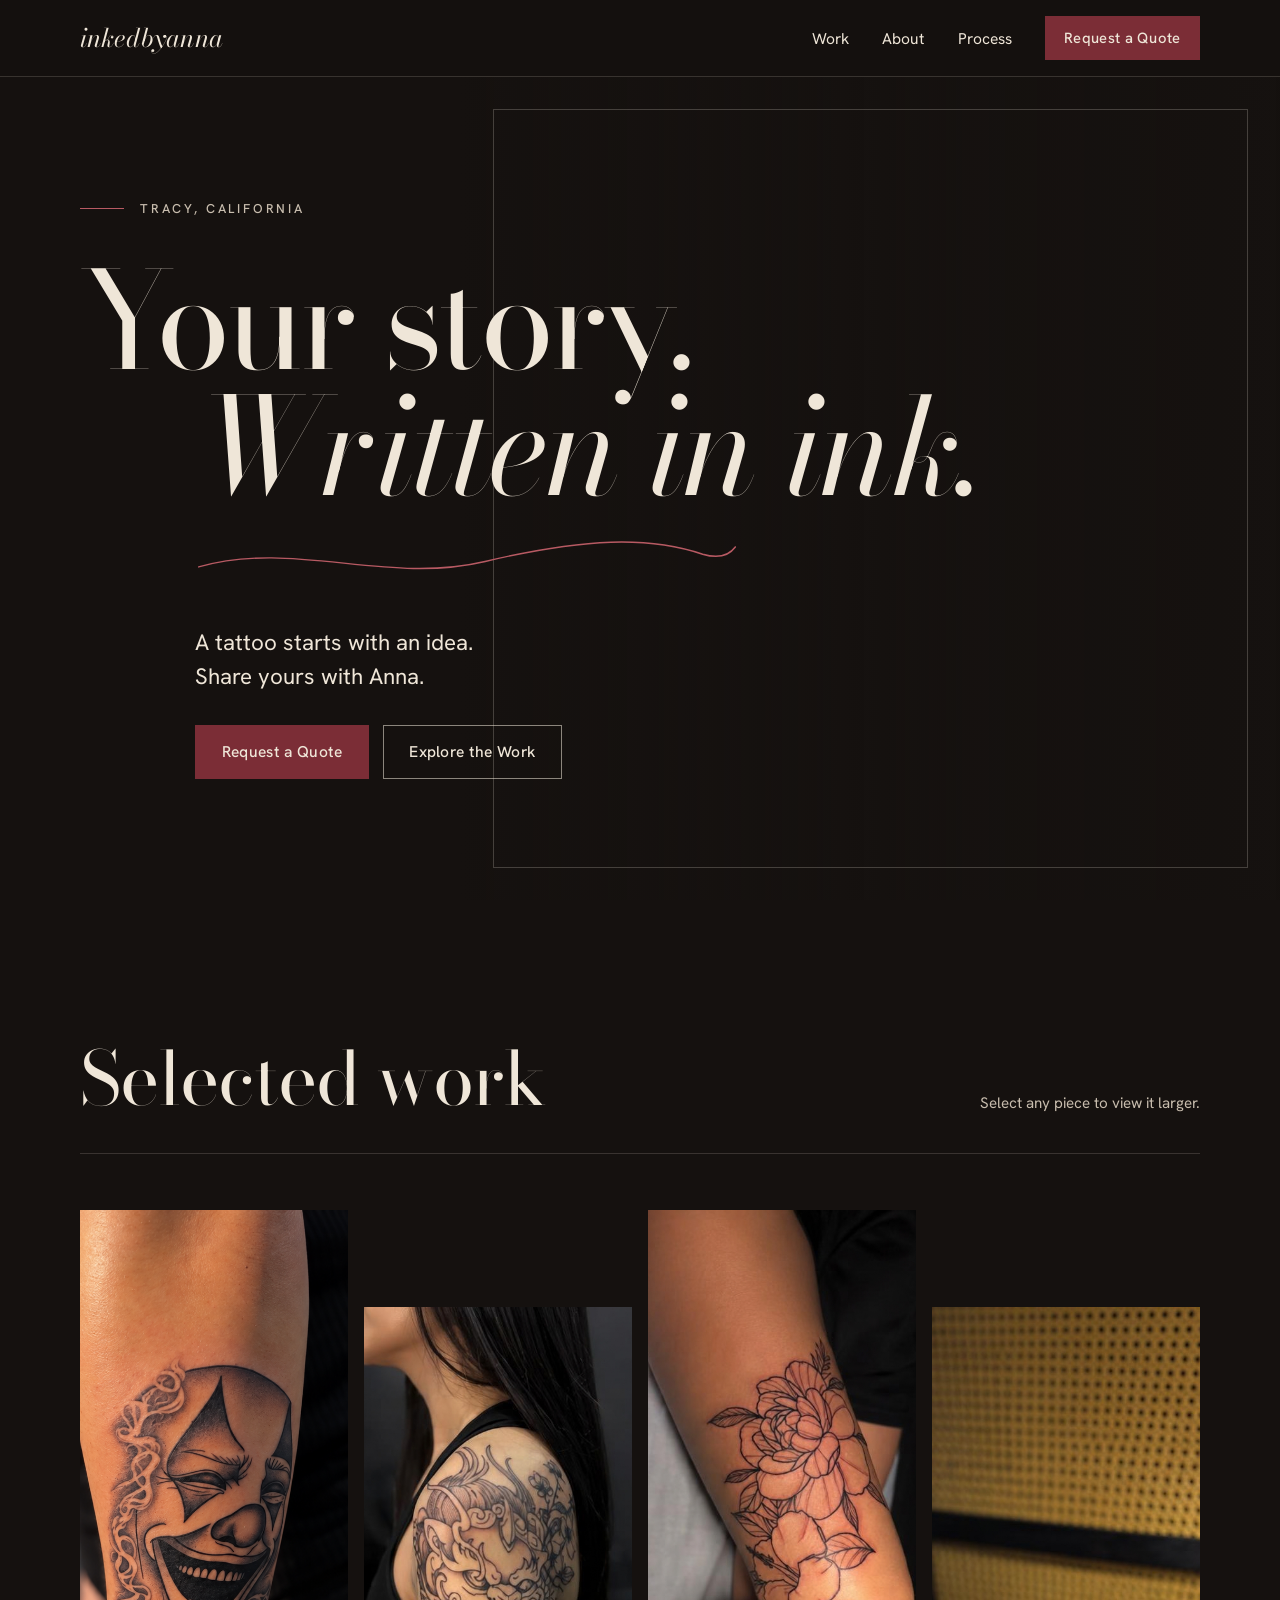
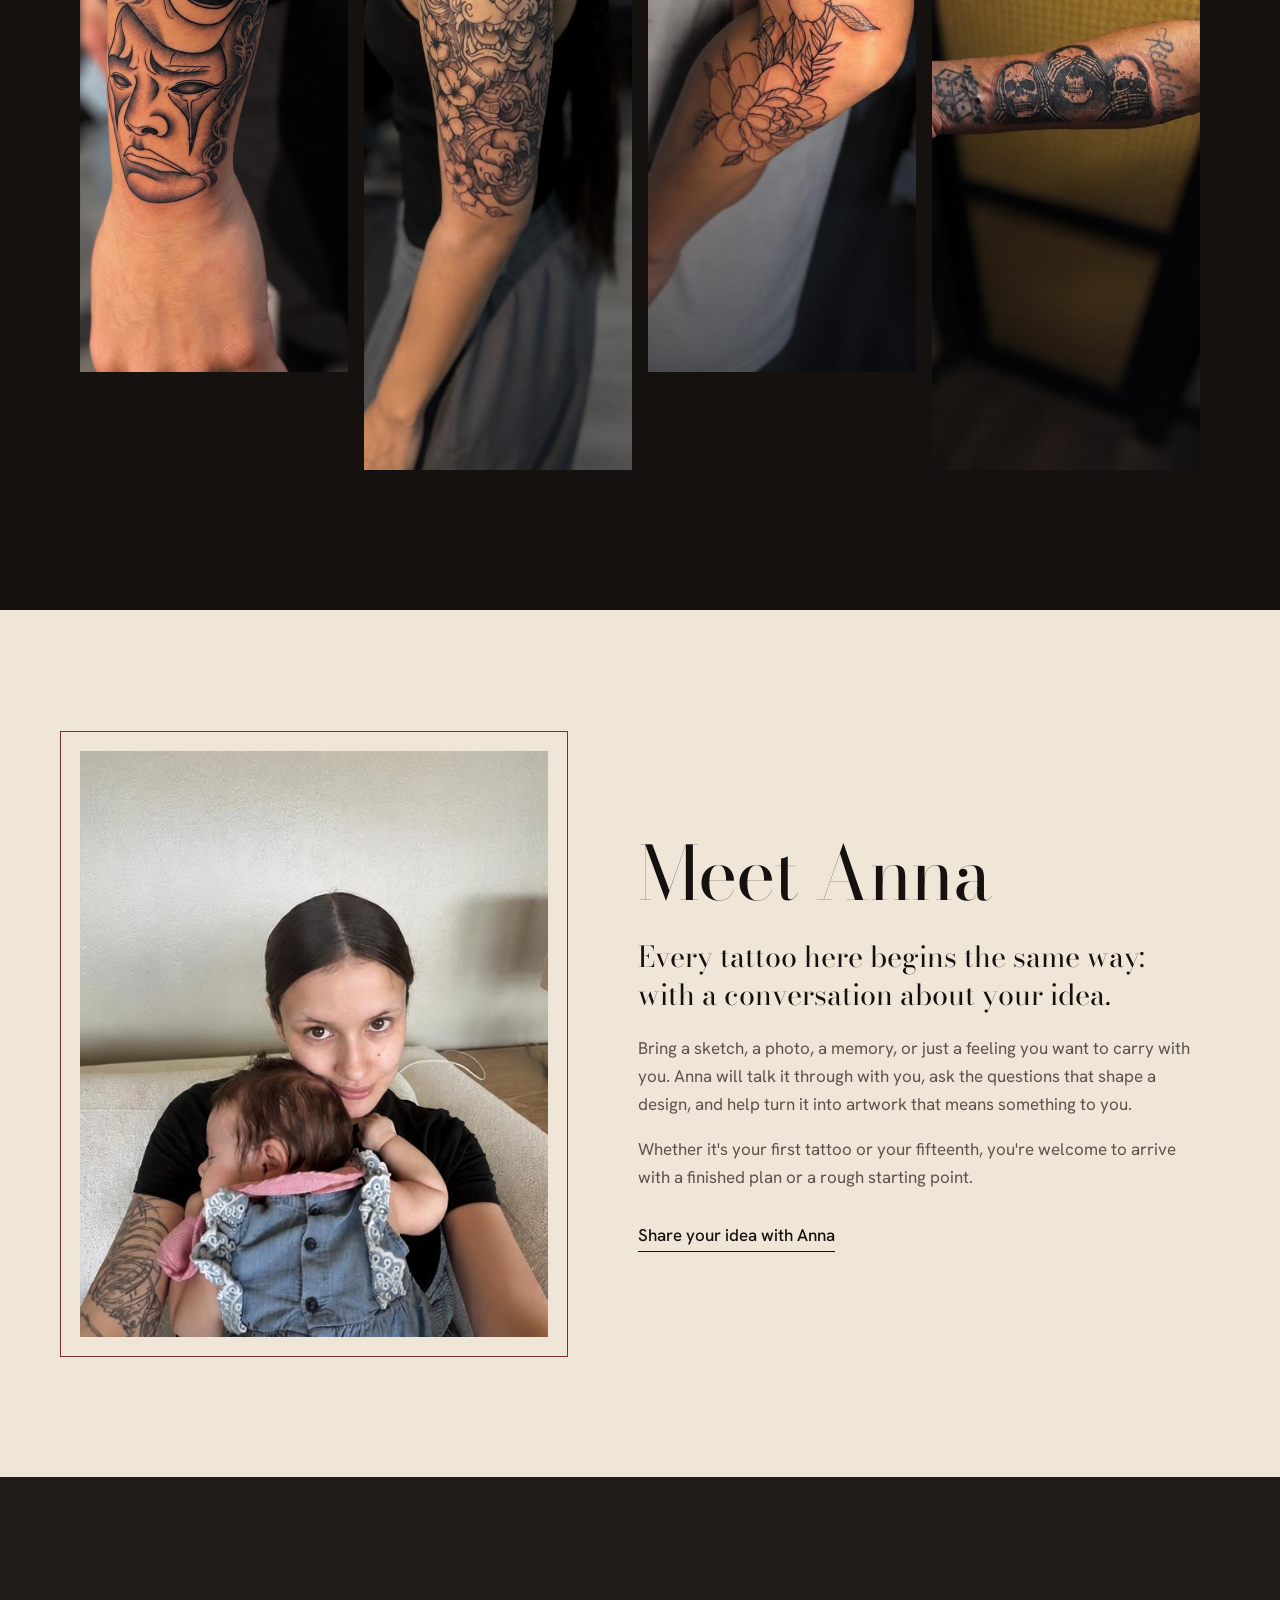
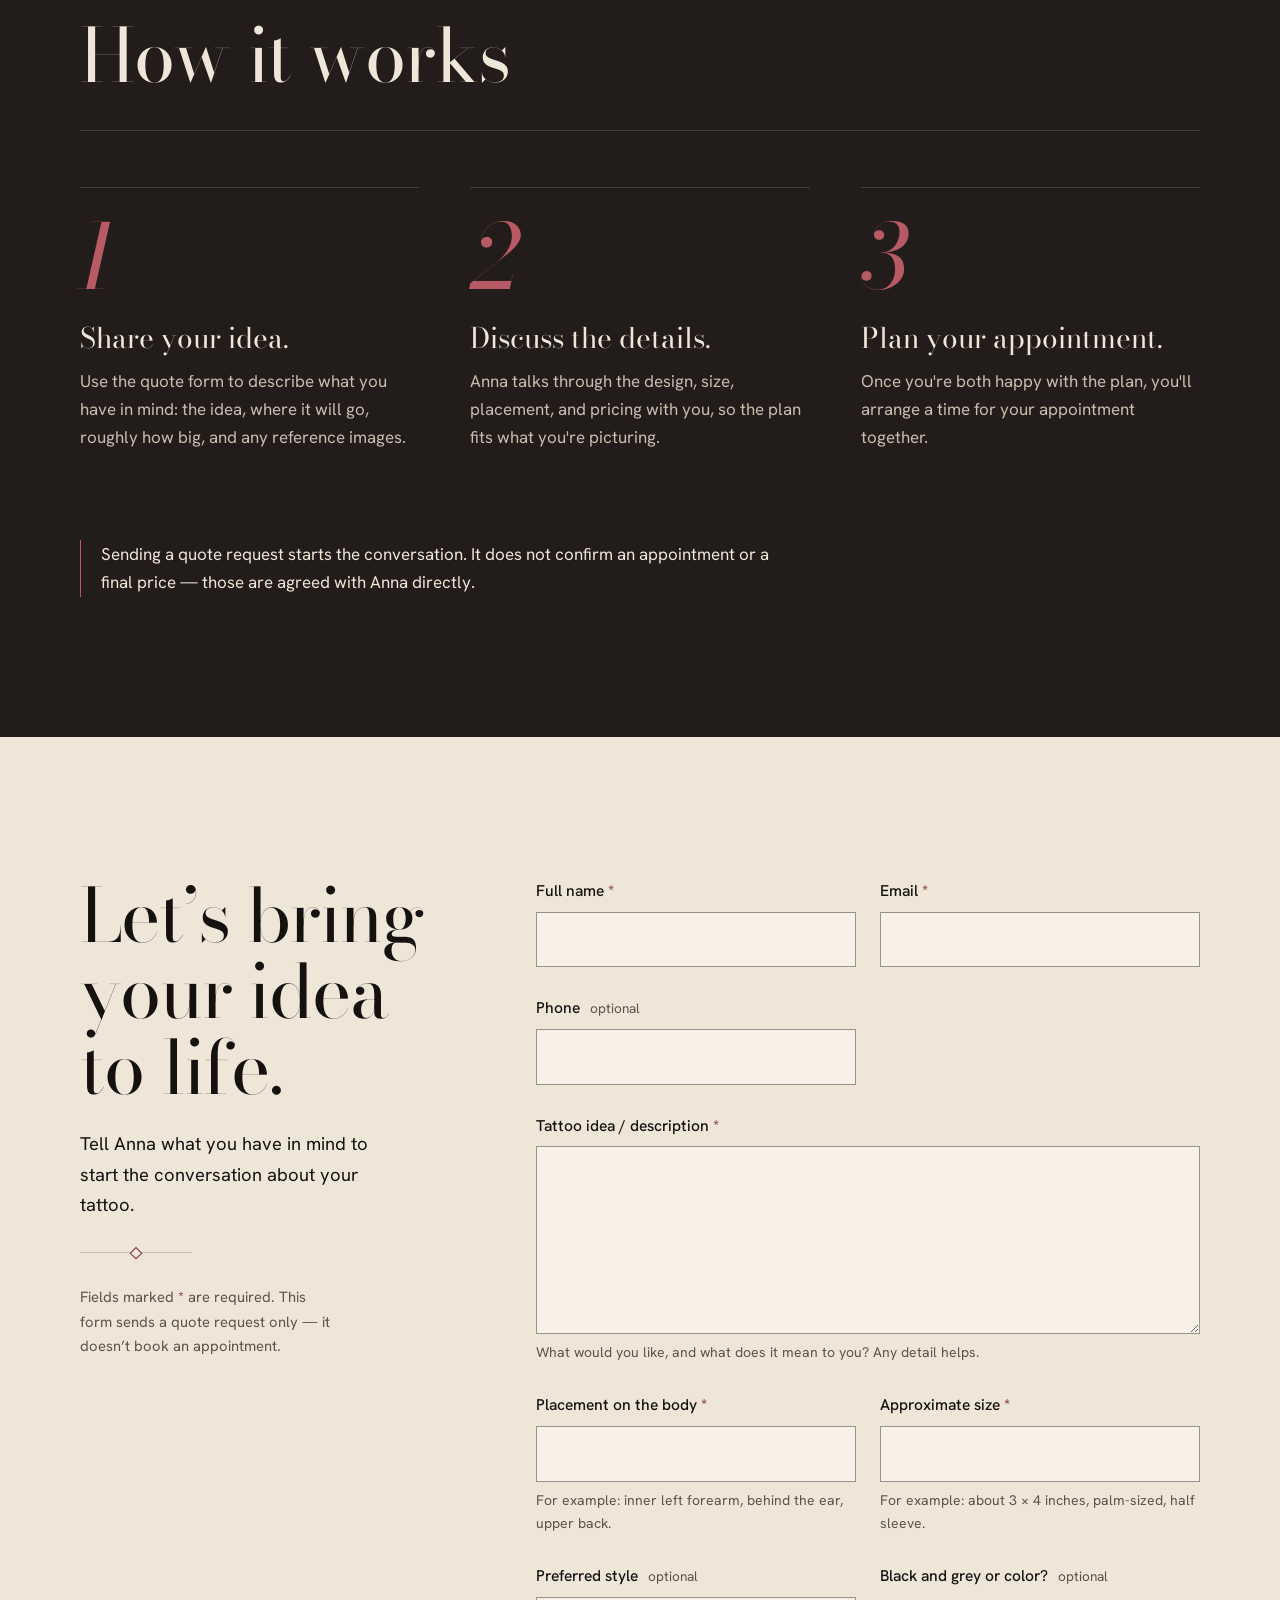
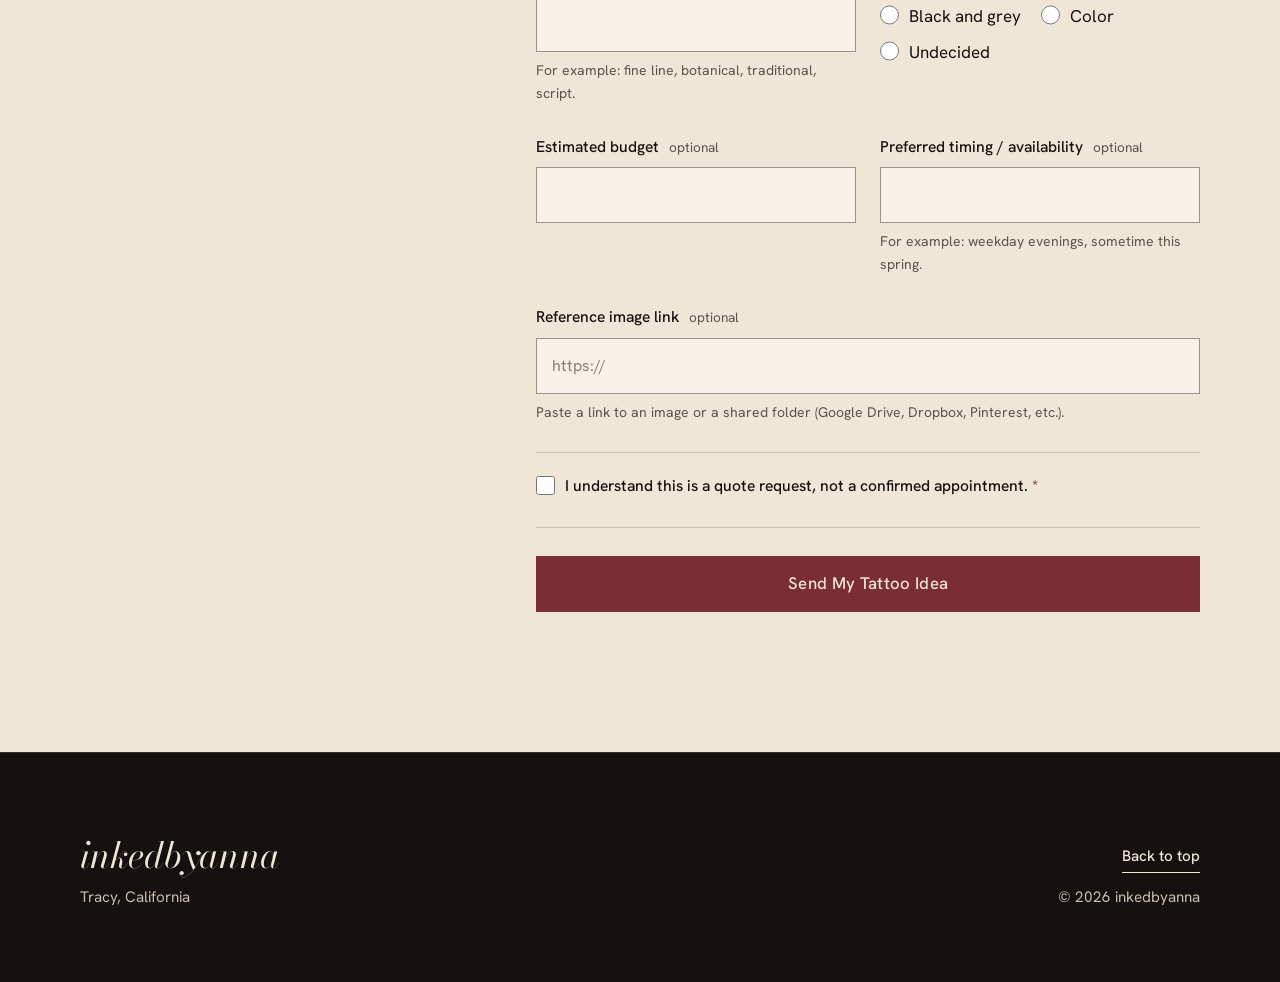
==== commit 603669f4: "Remove caption from photo of Anna's tattoo work (6ab558342f2b7b1fd140f399)" ====
--- a/index.html
+++ b/index.html
@@ -49,10 +49,7 @@
     <!-- ============ HERO ============ -->
     <section class="hero" aria-labelledby="hero-title">
       <div class="hero__media">
-        <!-- REPLACE: swap this placeholder for a dramatic tattoo photo (see README). -->
-        <img src="assets/hero-placeholder.svg"
-             alt="Placeholder artwork: replace with a photo of Anna's tattoo work"
-             width="1600" height="1100" fetchpriority="high">
+        <!-- Add a hero tattoo photo here, e.g. <img src="assets/hero.jpg" alt="..." width="1600" height="1100" fetchpriority="high"> -->
       </div>
 
       <div class="container hero__inner">
@@ -89,49 +86,29 @@
         <!--
           PORTFOLIO IMAGES
           Each item is a button that opens the lightbox.
-          To replace a placeholder: change the img "src" to your photo
-          (e.g. assets/work-01.jpg) and write a short, honest "alt" description.
+          To add a photo: copy an item, set the img "src" to your photo
+          (e.g. assets/work/new-piece.jpg) and write a short, honest "alt" description.
           The lightbox uses the same src and alt automatically.
         -->
         <ul class="work__grid" role="list">
           <li class="work__item work__item--1">
             <button class="work__open" type="button">
-              <img src="assets/work-placeholder-01.svg" alt="Placeholder for portfolio photo 1" width="1000" height="1000" loading="lazy" decoding="async">
+              <img src="assets/work/comedy-tragedy-masks.png" alt="Black and grey comedy and tragedy masks with smoke on a forearm" width="1087" height="1447" loading="lazy" decoding="async">
             </button>
           </li>
           <li class="work__item work__item--2">
             <button class="work__open" type="button">
-              <img src="assets/work-placeholder-02.svg" alt="Placeholder for portfolio photo 2" width="1000" height="1000" loading="lazy" decoding="async">
+              <img src="assets/work/foo-dog-half-sleeve.png" alt="Fine-line foo dog half sleeve with cherry blossoms on an upper arm" width="560" height="1200" loading="lazy" decoding="async">
             </button>
           </li>
           <li class="work__item work__item--3">
             <button class="work__open" type="button">
-              <img src="assets/work-placeholder-03.svg" alt="Placeholder for portfolio photo 3" width="1000" height="1000" loading="lazy" decoding="async">
+              <img src="assets/work/floral-knee-piece.png" alt="Fine-line peony and hibiscus flowers wrapping around a knee" width="560" height="1200" loading="lazy" decoding="async">
             </button>
           </li>
           <li class="work__item work__item--4">
             <button class="work__open" type="button">
-              <img src="assets/work-placeholder-04.svg" alt="Placeholder for portfolio photo 4" width="1000" height="1000" loading="lazy" decoding="async">
-            </button>
-          </li>
-          <li class="work__item work__item--5">
-            <button class="work__open" type="button">
-              <img src="assets/work-placeholder-05.svg" alt="Placeholder for portfolio photo 5" width="1000" height="1000" loading="lazy" decoding="async">
-            </button>
-          </li>
-          <li class="work__item work__item--6">
-            <button class="work__open" type="button">
-              <img src="assets/work-placeholder-06.svg" alt="Placeholder for portfolio photo 6" width="1000" height="1000" loading="lazy" decoding="async">
-            </button>
-          </li>
-          <li class="work__item work__item--7">
-            <button class="work__open" type="button">
-              <img src="assets/work-placeholder-07.svg" alt="Placeholder for portfolio photo 7" width="1000" height="1000" loading="lazy" decoding="async">
-            </button>
-          </li>
-          <li class="work__item work__item--8">
-            <button class="work__open" type="button">
-              <img src="assets/work-placeholder-08.svg" alt="Placeholder for portfolio photo 8" width="1000" height="1000" loading="lazy" decoding="async">
+              <img src="assets/work/three-skulls-forearm.png" alt="Three hooded skulls with dice and script lettering on a forearm" width="560" height="1200" loading="lazy" decoding="async">
             </button>
           </li>
         </ul>
@@ -143,22 +120,17 @@
     <section class="about section section--light" id="about" aria-labelledby="about-title">
       <div class="container about__grid">
         <figure class="about__figure">
-          <!-- REPLACE: a portrait of Anna or a photo of the studio -->
-          <img src="assets/about-placeholder.svg"
-               alt="Placeholder for a portrait of Anna"
-               width="800" height="1000" loading="lazy" decoding="async">
+          <img src="assets/anna.png"
+               alt="Portrait of Anna holding a baby"
+               width="560" height="1200" loading="lazy" decoding="async">
         </figure>
 
         <div class="about__text">
           <h2 id="about-title">Meet Anna</h2>
-
-          <!-- ===== PLACEHOLDER BIO: rewrite in Anna's own words before launch, then delete the note below. ===== -->
-          <p class="placeholder-note">Placeholder bio — replace before launch</p>
 
           <p class="about__lead">Every tattoo here begins the same way: with a conversation about your idea.</p>
           <p>Bring a sketch, a photo, a memory, or just a feeling you want to carry with you. Anna will talk it through with you, ask the questions that shape a design, and help turn it into artwork that means something to you.</p>
           <p>Whether it's your first tattoo or your fifteenth, you're welcome to arrive with a finished plan or a rough starting point.</p>
-          <!-- ===== END PLACEHOLDER BIO ===== -->
 
           <a class="text-link" href="#quote">Share your idea with Anna</a>
         </div>
@@ -344,7 +316,7 @@
         <span aria-hidden="true">Close ×</span>
       </button>
       <figure class="lightbox__figure">
-        <img class="lightbox__img" src="assets/work-placeholder-01.svg" alt="">
+        <img class="lightbox__img" src="assets/work/comedy-tragedy-masks.png" alt="">
         <figcaption class="lightbox__caption" aria-live="polite"></figcaption>
       </figure>
       <div class="lightbox__nav">
--- a/styles.css
+++ b/styles.css
@@ -394,14 +394,10 @@
   gap: clamp(0.6rem, 1.2vw, 1rem);
 }
 /* Editorial placement: each item gets its own shape */
-.work__item--1 { grid-column: 1 / 8;  grid-row: 1 / 6; }
-.work__item--2 { grid-column: 8 / 13; grid-row: 1 / 8; }
-.work__item--3 { grid-column: 1 / 5;  grid-row: 6 / 11; }
-.work__item--4 { grid-column: 5 / 8;  grid-row: 6 / 11; }
-.work__item--5 { grid-column: 8 / 13; grid-row: 8 / 13; }
-.work__item--6 { grid-column: 1 / 5;  grid-row: 11 / 17; }
-.work__item--7 { grid-column: 5 / 8;  grid-row: 11 / 17; }
-.work__item--8 { grid-column: 8 / 13; grid-row: 13 / 17; }
+.work__item--1 { grid-column: 1 / 4;   grid-row: 1 / 9; }
+.work__item--2 { grid-column: 4 / 7;   grid-row: 2 / 10; }
+.work__item--3 { grid-column: 7 / 10;  grid-row: 1 / 9; }
+.work__item--4 { grid-column: 10 / 13; grid-row: 2 / 10; }
 
 .work__open {
   position: relative;
@@ -439,8 +435,7 @@
     grid-template-columns: repeat(2, minmax(0, 1fr));
     grid-auto-rows: auto;
   }
-  .work__item { grid-column: auto !important; grid-row: auto !important; aspect-ratio: 4 / 5; }
-  .work__item--1, .work__item--8 { grid-column: 1 / -1 !important; aspect-ratio: 3 / 2; }
+  .work__item { grid-column: auto !important; grid-row: auto !important; aspect-ratio: 3 / 5; }
 }
 
 /* ---------- About ---------- */
@@ -454,11 +449,11 @@
   position: relative;
   margin: 0;
 }
-/* Offset outline behind the portrait */
+/* Outline framing the portrait evenly on all sides */
 .about__figure::before {
   content: "";
   position: absolute;
-  inset: 1.25rem -1.25rem -1.25rem 1.25rem;
+  inset: -1.25rem;
   border: 1px solid var(--burgundy);
   z-index: 0;
 }
@@ -477,23 +472,12 @@
   line-height: 1.3;
   margin-bottom: 1.25rem;
 }
-.about__text p:not(.about__lead):not(.placeholder-note) { color: var(--stone); }
+.about__text p:not(.about__lead) { color: var(--stone); }
 .about__text .text-link { margin-top: 0.75rem; }
-
-/* Visible reminder on placeholder copy. Delete the element once real text is in. */
-.placeholder-note {
-  display: inline-block;
-  margin-bottom: 1.5rem;
-  padding: 0.3rem 0.65rem;
-  border: 1px dashed var(--burgundy);
-  color: var(--burgundy);
-  font-size: 0.85rem;
-  font-weight: 500;
-}
 
 @media (max-width: 52rem) {
   .about__grid { grid-template-columns: 1fr; }
-  .about__figure { max-width: 26rem; margin-right: 1.25rem; }
+  .about__figure { max-width: 26rem; margin: 1.25rem; }
 }
 
 /* ---------- Process ---------- */
